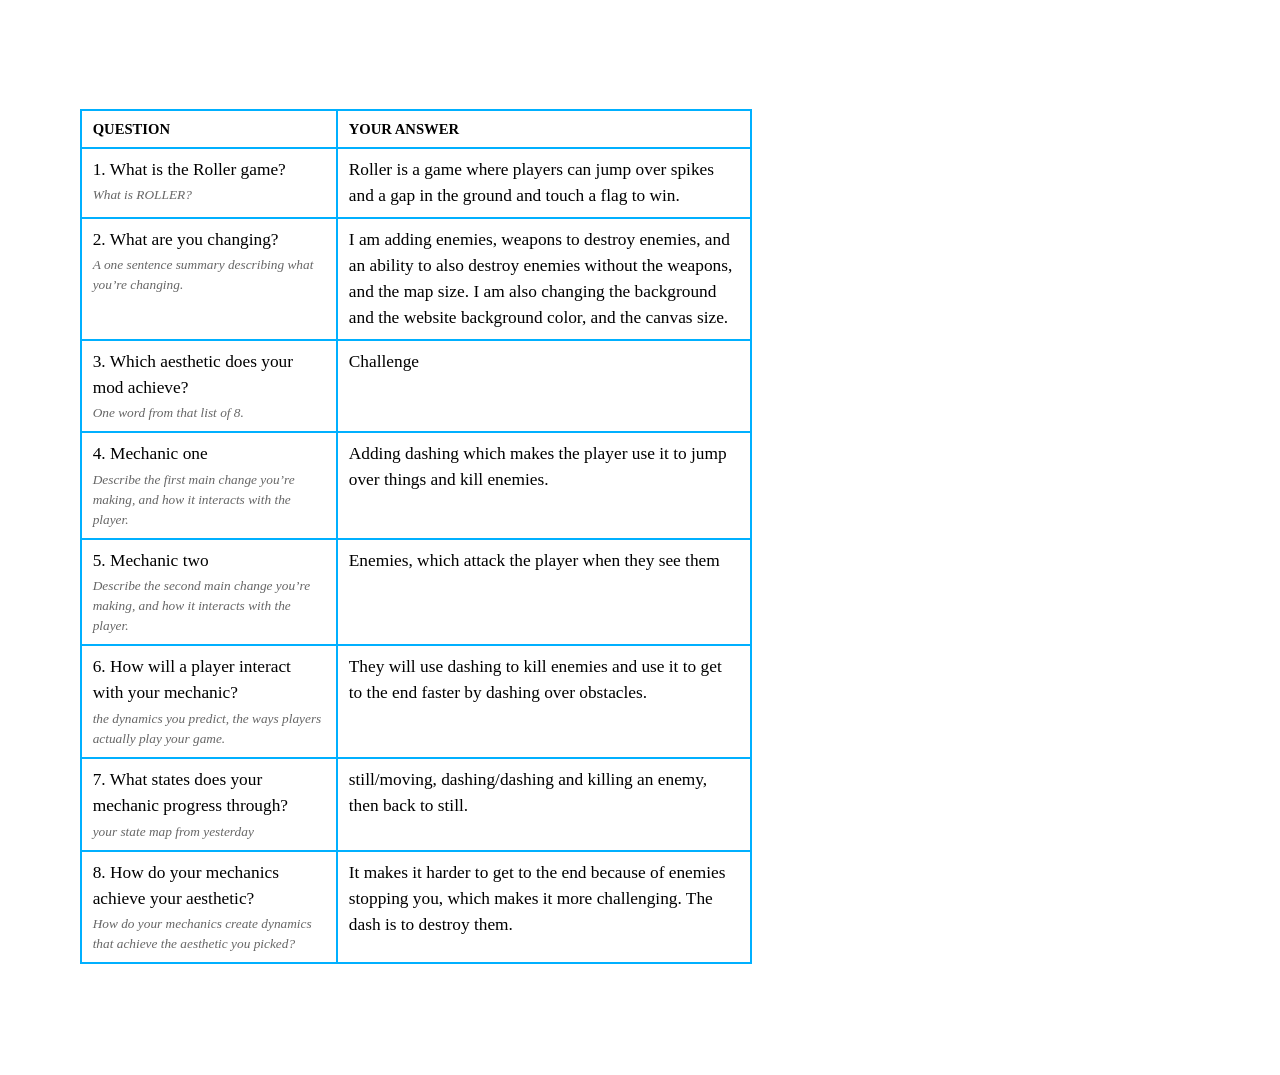
==== roller-mod-design.html @ 6edbe85d "roller link" ====
<html><head><meta content="text/html; charset=UTF-8" http-equiv="content-type"><style type="text/css">ol{margin:0;padding:0}table td,table th{padding:0}.c7{border-right-style:solid;padding:5pt 8pt 5pt 8pt;border-bottom-color:#00b0ff;border-top-width:2.2pt;border-right-width:2.2pt;border-left-color:#00b0ff;vertical-align:top;border-right-color:#00b0ff;border-left-width:2.2pt;border-top-style:solid;border-left-style:solid;border-bottom-width:2.2pt;width:210pt;border-top-color:#00b0ff;border-bottom-style:solid}.c2{border-right-style:solid;padding:6pt 8pt 6pt 8pt;border-bottom-color:#00b0ff;border-top-width:2.2pt;border-right-width:2.2pt;border-left-color:#00b0ff;vertical-align:top;border-right-color:#00b0ff;border-left-width:2.2pt;border-top-style:solid;border-left-style:solid;border-bottom-width:2.2pt;width:210pt;border-top-color:#00b0ff;border-bottom-style:solid}.c14{border-right-style:solid;padding:5pt 8pt 5pt 8pt;border-bottom-color:#00b0ff;border-top-width:2.2pt;border-right-width:2.2pt;border-left-color:#00b0ff;vertical-align:top;border-right-color:#00b0ff;border-left-width:2.2pt;border-top-style:solid;border-left-style:solid;border-bottom-width:2.2pt;width:356.2pt;border-top-color:#00b0ff;border-bottom-style:solid}.c5{border-right-style:solid;padding:6pt 8pt 6pt 8pt;border-bottom-color:#00b0ff;border-top-width:2.2pt;border-right-width:2.2pt;border-left-color:#00b0ff;vertical-align:top;border-right-color:#00b0ff;border-left-width:2.2pt;border-top-style:solid;border-left-style:solid;border-bottom-width:2.2pt;width:356.2pt;border-top-color:#00b0ff;border-bottom-style:solid}.c8{padding-top:0pt;padding-bottom:10pt;line-height:1.5;orphans:2;widows:2;text-align:left;height:13pt}.c12{padding-top:0pt;padding-bottom:9pt;line-height:1.5;orphans:2;widows:2;text-align:left;height:13pt}.c1{color:#000000;font-weight:400;text-decoration:none;vertical-align:baseline;font-size:13pt;font-family:"Lexend Deca";font-style:normal}.c6{padding-top:0pt;padding-bottom:2pt;line-height:1.5;orphans:2;widows:2;text-align:left}.c0{padding-top:0pt;padding-bottom:0pt;line-height:1.5;orphans:2;widows:2;text-align:left}.c13{border-spacing:0;border-collapse:collapse;margin-right:auto}.c4{color:#666666;font-size:10pt;font-style:italic}.c11{background-color:#ffffff;max-width:504pt;padding:54pt 54pt 54pt 54pt}.c3{font-size:11pt;font-weight:700}.c9{height:28pt}.c10{height:0pt}.title{padding-top:0pt;color:#000000;font-size:28pt;padding-bottom:0pt;font-family:"Lexend Deca";line-height:1.0;orphans:2;widows:2;text-align:left}.subtitle{padding-top:18pt;color:#666666;font-size:24pt;padding-bottom:4pt;font-family:"Georgia";line-height:1.0;page-break-after:avoid;font-style:italic;orphans:2;widows:2;text-align:left}li{color:#000000;font-size:13pt;font-family:"Lexend Deca"}p{margin:0;color:#000000;font-size:13pt;font-family:"Lexend Deca"}h1{padding-top:0pt;color:#2e74b5;font-size:16pt;padding-bottom:0pt;font-family:"Lexend Deca";line-height:1.0;orphans:2;widows:2;text-align:left}h2{padding-top:0pt;color:#2e74b5;font-size:13pt;padding-bottom:0pt;font-family:"Lexend Deca";line-height:1.0;orphans:2;widows:2;text-align:left}h3{padding-top:0pt;color:#1f4d78;font-size:12pt;padding-bottom:0pt;font-family:"Lexend Deca";line-height:1.0;orphans:2;widows:2;text-align:left}h4{padding-top:0pt;color:#2e74b5;font-size:13pt;padding-bottom:0pt;font-family:"Lexend Deca";line-height:1.0;font-style:italic;orphans:2;widows:2;text-align:left}h5{padding-top:0pt;color:#2e74b5;font-size:13pt;padding-bottom:0pt;font-family:"Lexend Deca";line-height:1.0;orphans:2;widows:2;text-align:left}h6{padding-top:0pt;color:#1f4d78;font-size:13pt;padding-bottom:0pt;font-family:"Lexend Deca";line-height:1.0;orphans:2;widows:2;text-align:left}</style></head><body class="c11 doc-content"><p class="c12"><span class="c1"></span></p><table class="c13"><thead><tr class="c10"><td class="c7" colspan="1" rowspan="1"><p class="c0"><span class="c3">QUESTION</span></p></td><td class="c14" colspan="1" rowspan="1"><p class="c0"><span class="c3">YOUR ANSWER</span></p></td><tbody></tbody></tr><tr class="c9"><td class="c2" colspan="1" rowspan="1"><p class="c6"><span class="c1">1. What is the Roller game?</span></p><p class="c0"><span class="c4">What is ROLLER? </span></p></td><td class="c5" colspan="1" rowspan="1"><p class="c0"><span class="c1">Roller is a game where players can jump over spikes and a gap in the ground and touch a flag to win.</span></p></td></tr><tr class="c9"><td class="c2" colspan="1" rowspan="1"><p class="c6"><span class="c1">2. What are you changing?</span></p><p class="c0"><span class="c4">A one sentence summary describing what you&rsquo;re changing.</span></p></td><td class="c5" colspan="1" rowspan="1"><p class="c0"><span class="c1">I am adding enemies, weapons to destroy enemies, and an ability to also destroy enemies without the weapons, and the map size. I am also changing the background and the website background color, and the canvas size.</span></p></td></tr><tr class="c9"><td class="c2" colspan="1" rowspan="1"><p class="c6"><span class="c1">3. Which aesthetic does your mod achieve?</span></p><p class="c0"><span class="c4">One word from that list of 8.</span></p></td><td class="c5" colspan="1" rowspan="1"><p class="c0"><span class="c1">Challenge</span></p></td></tr><tr class="c9"><td class="c2" colspan="1" rowspan="1"><p class="c6"><span class="c1">4. Mechanic one</span></p><p class="c0"><span class="c4">Describe the first main change you&rsquo;re making, and how it interacts with the player.</span></p></td><td class="c5" colspan="1" rowspan="1"><p class="c0"><span class="c1">Adding dashing which makes the player use it to jump over things and kill enemies.</span></p></td></tr><tr class="c9"><td class="c2" colspan="1" rowspan="1"><p class="c6"><span class="c1">5. Mechanic two</span></p><p class="c0"><span class="c4">Describe the second main change you&rsquo;re making, and how it interacts with the player.</span></p></td><td class="c5" colspan="1" rowspan="1"><p class="c0"><span class="c1">Enemies, which attack the player when they see them</span></p></td></tr><tr class="c9"><td class="c2" colspan="1" rowspan="1"><p class="c6"><span class="c1">6. How will a player interact with your mechanic?</span></p><p class="c0"><span class="c4">the dynamics you predict, the ways players actually play your game.</span></p></td><td class="c5" colspan="1" rowspan="1"><p class="c0"><span class="c1">They will use dashing to kill enemies and use it to get to the end faster by dashing over obstacles.</span></p></td></tr><tr class="c9"><td class="c2" colspan="1" rowspan="1"><p class="c6"><span class="c1">7. What states does your mechanic progress through?</span></p><p class="c0"><span class="c4">your state map from yesterday</span></p></td><td class="c5" colspan="1" rowspan="1"><p class="c0"><span class="c1">still/moving, dashing/dashing and killing an enemy, then back to still.</span></p></td></tr><tr class="c9"><td class="c2" colspan="1" rowspan="1"><p class="c6"><span class="c1">8. How do your mechanics achieve your aesthetic?</span></p><p class="c0"><span class="c4">How do your mechanics create dynamics that achieve the aesthetic you picked?</span></p></td><td class="c5" colspan="1" rowspan="1"><p class="c0"><span class="c1">It makes it harder to get to the end because of enemies stopping you, which makes it more challenging. The dash is to destroy them.</span></p></td></tr></thead></table><p class="c8"><span class="c1"></span></p></body></html>
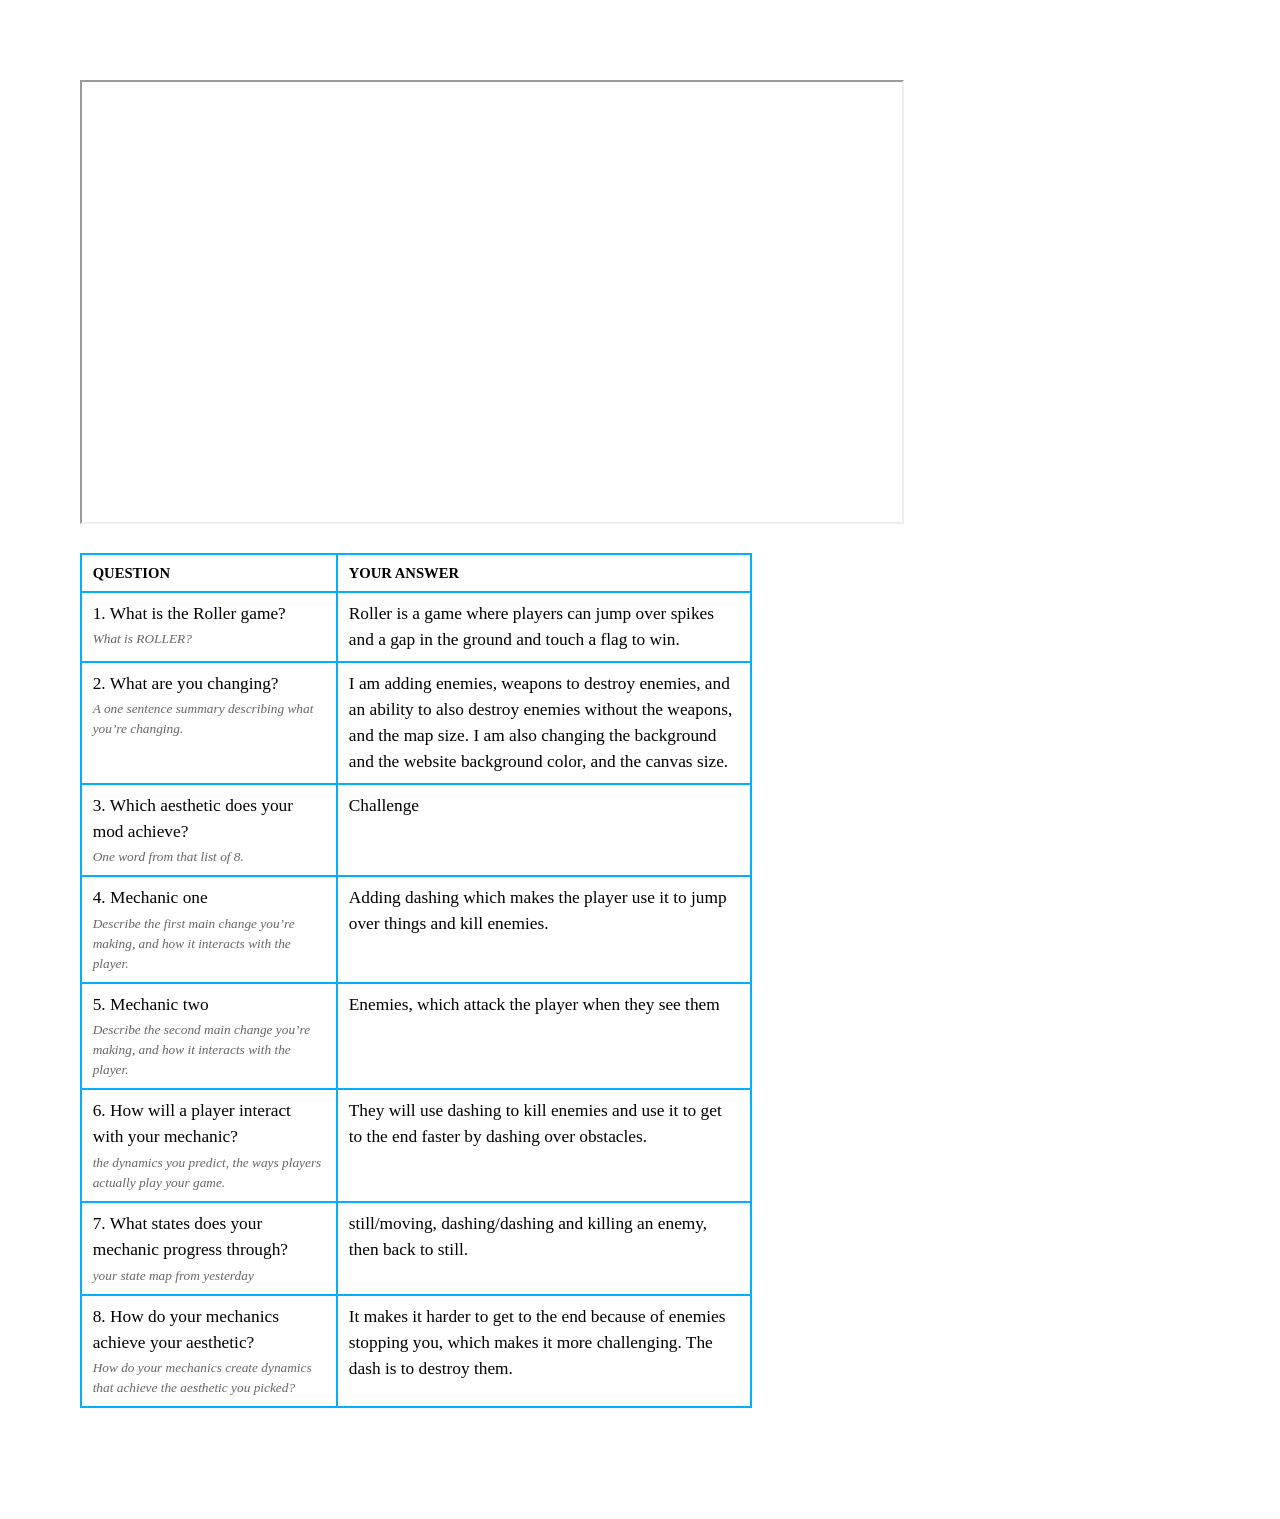
==== commit ff8cfab5: "fix" ====
--- a/roller-mod-design.html
+++ b/roller-mod-design.html
@@ -1 +1,5 @@
+<iframe src="https://iburakmsasd-collab.github.io/Simple-Roller-Game/"
+        width="820"
+        height="440">
+</iframe>
 <html><head><meta content="text/html; charset=UTF-8" http-equiv="content-type"><style type="text/css">ol{margin:0;padding:0}table td,table th{padding:0}.c7{border-right-style:solid;padding:5pt 8pt 5pt 8pt;border-bottom-color:#00b0ff;border-top-width:2.2pt;border-right-width:2.2pt;border-left-color:#00b0ff;vertical-align:top;border-right-color:#00b0ff;border-left-width:2.2pt;border-top-style:solid;border-left-style:solid;border-bottom-width:2.2pt;width:210pt;border-top-color:#00b0ff;border-bottom-style:solid}.c2{border-right-style:solid;padding:6pt 8pt 6pt 8pt;border-bottom-color:#00b0ff;border-top-width:2.2pt;border-right-width:2.2pt;border-left-color:#00b0ff;vertical-align:top;border-right-color:#00b0ff;border-left-width:2.2pt;border-top-style:solid;border-left-style:solid;border-bottom-width:2.2pt;width:210pt;border-top-color:#00b0ff;border-bottom-style:solid}.c14{border-right-style:solid;padding:5pt 8pt 5pt 8pt;border-bottom-color:#00b0ff;border-top-width:2.2pt;border-right-width:2.2pt;border-left-color:#00b0ff;vertical-align:top;border-right-color:#00b0ff;border-left-width:2.2pt;border-top-style:solid;border-left-style:solid;border-bottom-width:2.2pt;width:356.2pt;border-top-color:#00b0ff;border-bottom-style:solid}.c5{border-right-style:solid;padding:6pt 8pt 6pt 8pt;border-bottom-color:#00b0ff;border-top-width:2.2pt;border-right-width:2.2pt;border-left-color:#00b0ff;vertical-align:top;border-right-color:#00b0ff;border-left-width:2.2pt;border-top-style:solid;border-left-style:solid;border-bottom-width:2.2pt;width:356.2pt;border-top-color:#00b0ff;border-bottom-style:solid}.c8{padding-top:0pt;padding-bottom:10pt;line-height:1.5;orphans:2;widows:2;text-align:left;height:13pt}.c12{padding-top:0pt;padding-bottom:9pt;line-height:1.5;orphans:2;widows:2;text-align:left;height:13pt}.c1{color:#000000;font-weight:400;text-decoration:none;vertical-align:baseline;font-size:13pt;font-family:"Lexend Deca";font-style:normal}.c6{padding-top:0pt;padding-bottom:2pt;line-height:1.5;orphans:2;widows:2;text-align:left}.c0{padding-top:0pt;padding-bottom:0pt;line-height:1.5;orphans:2;widows:2;text-align:left}.c13{border-spacing:0;border-collapse:collapse;margin-right:auto}.c4{color:#666666;font-size:10pt;font-style:italic}.c11{background-color:#ffffff;max-width:504pt;padding:54pt 54pt 54pt 54pt}.c3{font-size:11pt;font-weight:700}.c9{height:28pt}.c10{height:0pt}.title{padding-top:0pt;color:#000000;font-size:28pt;padding-bottom:0pt;font-family:"Lexend Deca";line-height:1.0;orphans:2;widows:2;text-align:left}.subtitle{padding-top:18pt;color:#666666;font-size:24pt;padding-bottom:4pt;font-family:"Georgia";line-height:1.0;page-break-after:avoid;font-style:italic;orphans:2;widows:2;text-align:left}li{color:#000000;font-size:13pt;font-family:"Lexend Deca"}p{margin:0;color:#000000;font-size:13pt;font-family:"Lexend Deca"}h1{padding-top:0pt;color:#2e74b5;font-size:16pt;padding-bottom:0pt;font-family:"Lexend Deca";line-height:1.0;orphans:2;widows:2;text-align:left}h2{padding-top:0pt;color:#2e74b5;font-size:13pt;padding-bottom:0pt;font-family:"Lexend Deca";line-height:1.0;orphans:2;widows:2;text-align:left}h3{padding-top:0pt;color:#1f4d78;font-size:12pt;padding-bottom:0pt;font-family:"Lexend Deca";line-height:1.0;orphans:2;widows:2;text-align:left}h4{padding-top:0pt;color:#2e74b5;font-size:13pt;padding-bottom:0pt;font-family:"Lexend Deca";line-height:1.0;font-style:italic;orphans:2;widows:2;text-align:left}h5{padding-top:0pt;color:#2e74b5;font-size:13pt;padding-bottom:0pt;font-family:"Lexend Deca";line-height:1.0;orphans:2;widows:2;text-align:left}h6{padding-top:0pt;color:#1f4d78;font-size:13pt;padding-bottom:0pt;font-family:"Lexend Deca";line-height:1.0;orphans:2;widows:2;text-align:left}</style></head><body class="c11 doc-content"><p class="c12"><span class="c1"></span></p><table class="c13"><thead><tr class="c10"><td class="c7" colspan="1" rowspan="1"><p class="c0"><span class="c3">QUESTION</span></p></td><td class="c14" colspan="1" rowspan="1"><p class="c0"><span class="c3">YOUR ANSWER</span></p></td><tbody></tbody></tr><tr class="c9"><td class="c2" colspan="1" rowspan="1"><p class="c6"><span class="c1">1. What is the Roller game?</span></p><p class="c0"><span class="c4">What is ROLLER? </span></p></td><td class="c5" colspan="1" rowspan="1"><p class="c0"><span class="c1">Roller is a game where players can jump over spikes and a gap in the ground and touch a flag to win.</span></p></td></tr><tr class="c9"><td class="c2" colspan="1" rowspan="1"><p class="c6"><span class="c1">2. What are you changing?</span></p><p class="c0"><span class="c4">A one sentence summary describing what you&rsquo;re changing.</span></p></td><td class="c5" colspan="1" rowspan="1"><p class="c0"><span class="c1">I am adding enemies, weapons to destroy enemies, and an ability to also destroy enemies without the weapons, and the map size. I am also changing the background and the website background color, and the canvas size.</span></p></td></tr><tr class="c9"><td class="c2" colspan="1" rowspan="1"><p class="c6"><span class="c1">3. Which aesthetic does your mod achieve?</span></p><p class="c0"><span class="c4">One word from that list of 8.</span></p></td><td class="c5" colspan="1" rowspan="1"><p class="c0"><span class="c1">Challenge</span></p></td></tr><tr class="c9"><td class="c2" colspan="1" rowspan="1"><p class="c6"><span class="c1">4. Mechanic one</span></p><p class="c0"><span class="c4">Describe the first main change you&rsquo;re making, and how it interacts with the player.</span></p></td><td class="c5" colspan="1" rowspan="1"><p class="c0"><span class="c1">Adding dashing which makes the player use it to jump over things and kill enemies.</span></p></td></tr><tr class="c9"><td class="c2" colspan="1" rowspan="1"><p class="c6"><span class="c1">5. Mechanic two</span></p><p class="c0"><span class="c4">Describe the second main change you&rsquo;re making, and how it interacts with the player.</span></p></td><td class="c5" colspan="1" rowspan="1"><p class="c0"><span class="c1">Enemies, which attack the player when they see them</span></p></td></tr><tr class="c9"><td class="c2" colspan="1" rowspan="1"><p class="c6"><span class="c1">6. How will a player interact with your mechanic?</span></p><p class="c0"><span class="c4">the dynamics you predict, the ways players actually play your game.</span></p></td><td class="c5" colspan="1" rowspan="1"><p class="c0"><span class="c1">They will use dashing to kill enemies and use it to get to the end faster by dashing over obstacles.</span></p></td></tr><tr class="c9"><td class="c2" colspan="1" rowspan="1"><p class="c6"><span class="c1">7. What states does your mechanic progress through?</span></p><p class="c0"><span class="c4">your state map from yesterday</span></p></td><td class="c5" colspan="1" rowspan="1"><p class="c0"><span class="c1">still/moving, dashing/dashing and killing an enemy, then back to still.</span></p></td></tr><tr class="c9"><td class="c2" colspan="1" rowspan="1"><p class="c6"><span class="c1">8. How do your mechanics achieve your aesthetic?</span></p><p class="c0"><span class="c4">How do your mechanics create dynamics that achieve the aesthetic you picked?</span></p></td><td class="c5" colspan="1" rowspan="1"><p class="c0"><span class="c1">It makes it harder to get to the end because of enemies stopping you, which makes it more challenging. The dash is to destroy them.</span></p></td></tr></thead></table><p class="c8"><span class="c1"></span></p></body></html>
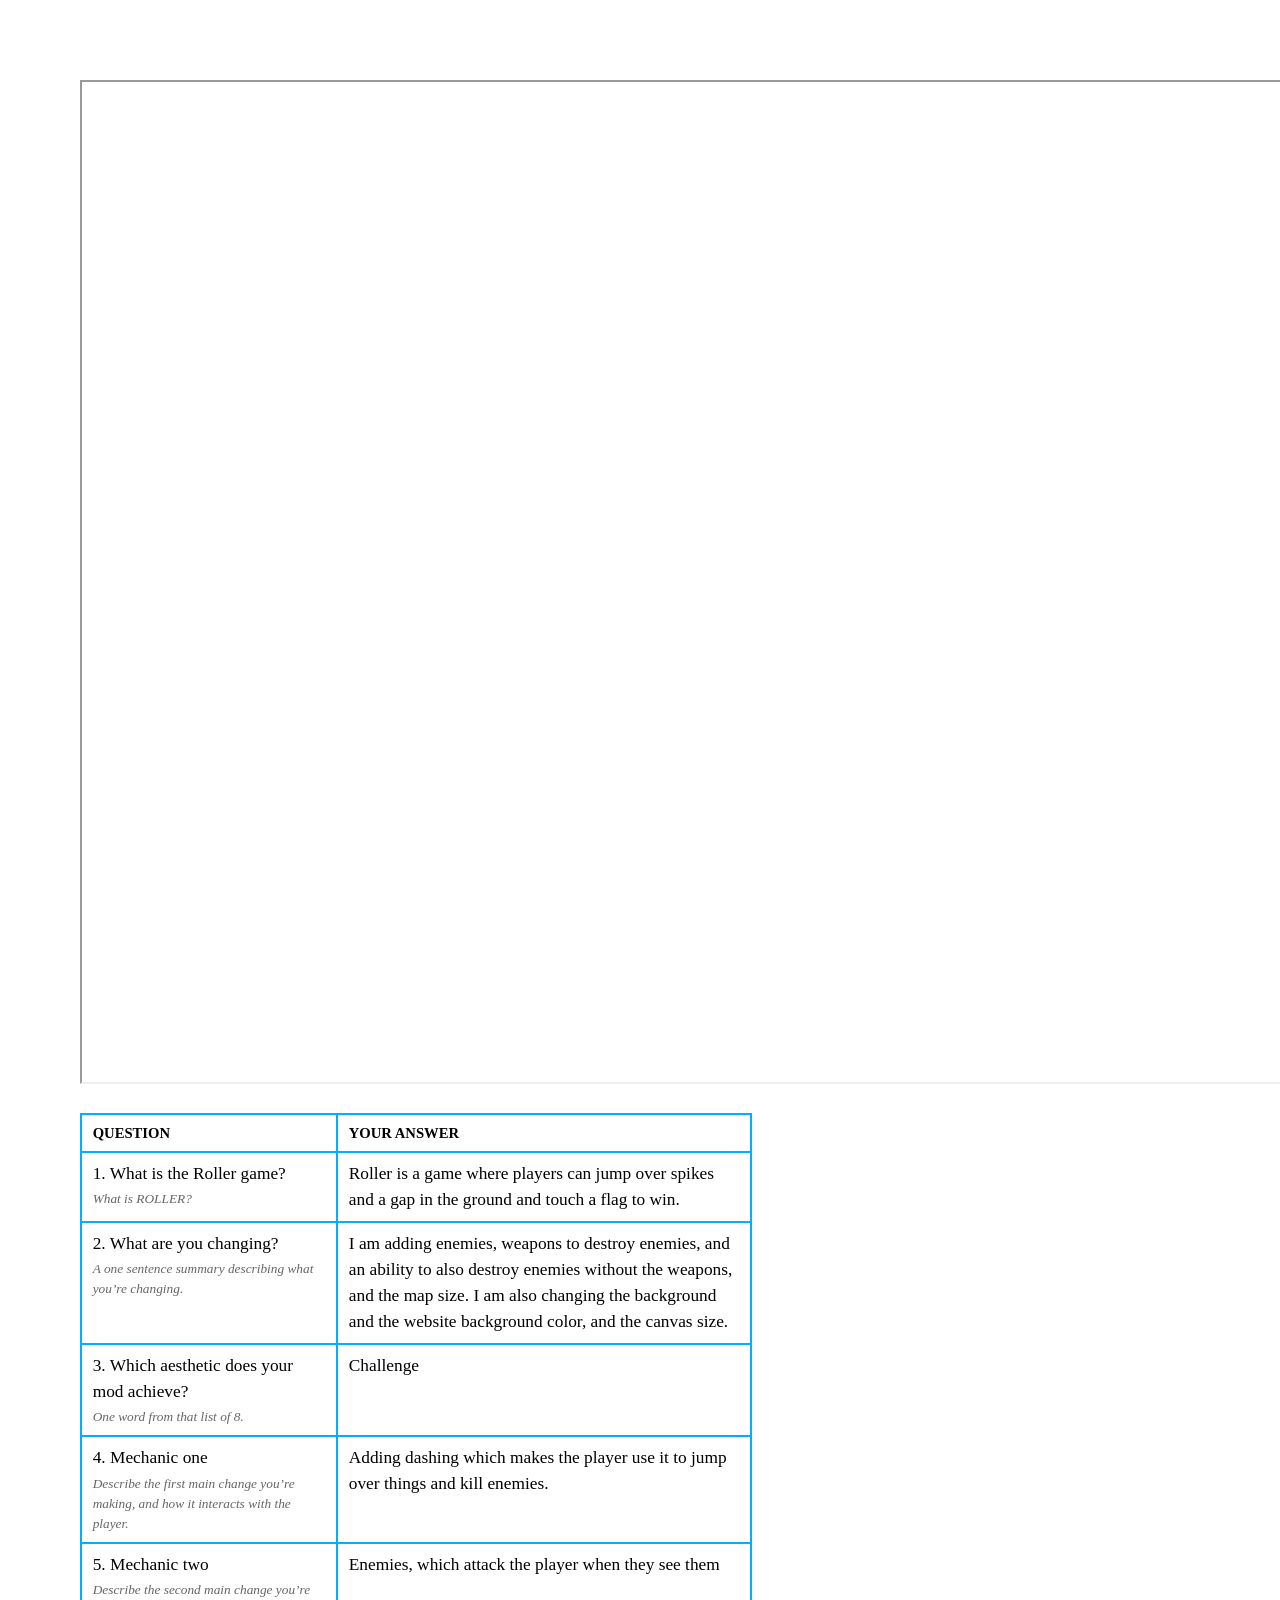
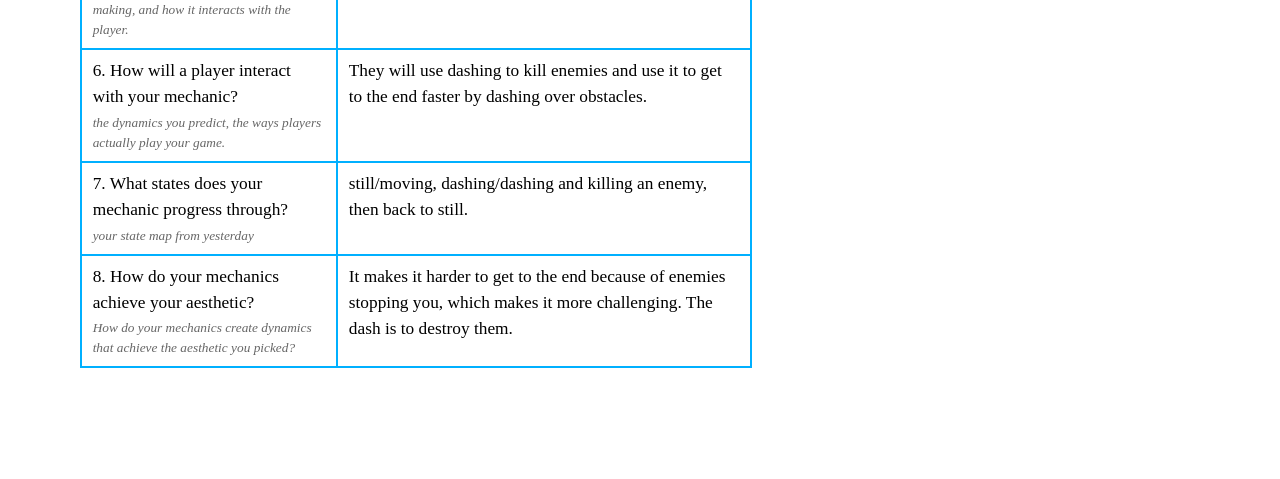
==== commit a21c9551: "eee" ====
--- a/roller-mod-design.html
+++ b/roller-mod-design.html
@@ -1,5 +1,5 @@
 <iframe src="https://iburakmsasd-collab.github.io/Simple-Roller-Game/"
-        width="820"
-        height="440">
+        width="2500"
+        height="1000">
 </iframe>
 <html><head><meta content="text/html; charset=UTF-8" http-equiv="content-type"><style type="text/css">ol{margin:0;padding:0}table td,table th{padding:0}.c7{border-right-style:solid;padding:5pt 8pt 5pt 8pt;border-bottom-color:#00b0ff;border-top-width:2.2pt;border-right-width:2.2pt;border-left-color:#00b0ff;vertical-align:top;border-right-color:#00b0ff;border-left-width:2.2pt;border-top-style:solid;border-left-style:solid;border-bottom-width:2.2pt;width:210pt;border-top-color:#00b0ff;border-bottom-style:solid}.c2{border-right-style:solid;padding:6pt 8pt 6pt 8pt;border-bottom-color:#00b0ff;border-top-width:2.2pt;border-right-width:2.2pt;border-left-color:#00b0ff;vertical-align:top;border-right-color:#00b0ff;border-left-width:2.2pt;border-top-style:solid;border-left-style:solid;border-bottom-width:2.2pt;width:210pt;border-top-color:#00b0ff;border-bottom-style:solid}.c14{border-right-style:solid;padding:5pt 8pt 5pt 8pt;border-bottom-color:#00b0ff;border-top-width:2.2pt;border-right-width:2.2pt;border-left-color:#00b0ff;vertical-align:top;border-right-color:#00b0ff;border-left-width:2.2pt;border-top-style:solid;border-left-style:solid;border-bottom-width:2.2pt;width:356.2pt;border-top-color:#00b0ff;border-bottom-style:solid}.c5{border-right-style:solid;padding:6pt 8pt 6pt 8pt;border-bottom-color:#00b0ff;border-top-width:2.2pt;border-right-width:2.2pt;border-left-color:#00b0ff;vertical-align:top;border-right-color:#00b0ff;border-left-width:2.2pt;border-top-style:solid;border-left-style:solid;border-bottom-width:2.2pt;width:356.2pt;border-top-color:#00b0ff;border-bottom-style:solid}.c8{padding-top:0pt;padding-bottom:10pt;line-height:1.5;orphans:2;widows:2;text-align:left;height:13pt}.c12{padding-top:0pt;padding-bottom:9pt;line-height:1.5;orphans:2;widows:2;text-align:left;height:13pt}.c1{color:#000000;font-weight:400;text-decoration:none;vertical-align:baseline;font-size:13pt;font-family:"Lexend Deca";font-style:normal}.c6{padding-top:0pt;padding-bottom:2pt;line-height:1.5;orphans:2;widows:2;text-align:left}.c0{padding-top:0pt;padding-bottom:0pt;line-height:1.5;orphans:2;widows:2;text-align:left}.c13{border-spacing:0;border-collapse:collapse;margin-right:auto}.c4{color:#666666;font-size:10pt;font-style:italic}.c11{background-color:#ffffff;max-width:504pt;padding:54pt 54pt 54pt 54pt}.c3{font-size:11pt;font-weight:700}.c9{height:28pt}.c10{height:0pt}.title{padding-top:0pt;color:#000000;font-size:28pt;padding-bottom:0pt;font-family:"Lexend Deca";line-height:1.0;orphans:2;widows:2;text-align:left}.subtitle{padding-top:18pt;color:#666666;font-size:24pt;padding-bottom:4pt;font-family:"Georgia";line-height:1.0;page-break-after:avoid;font-style:italic;orphans:2;widows:2;text-align:left}li{color:#000000;font-size:13pt;font-family:"Lexend Deca"}p{margin:0;color:#000000;font-size:13pt;font-family:"Lexend Deca"}h1{padding-top:0pt;color:#2e74b5;font-size:16pt;padding-bottom:0pt;font-family:"Lexend Deca";line-height:1.0;orphans:2;widows:2;text-align:left}h2{padding-top:0pt;color:#2e74b5;font-size:13pt;padding-bottom:0pt;font-family:"Lexend Deca";line-height:1.0;orphans:2;widows:2;text-align:left}h3{padding-top:0pt;color:#1f4d78;font-size:12pt;padding-bottom:0pt;font-family:"Lexend Deca";line-height:1.0;orphans:2;widows:2;text-align:left}h4{padding-top:0pt;color:#2e74b5;font-size:13pt;padding-bottom:0pt;font-family:"Lexend Deca";line-height:1.0;font-style:italic;orphans:2;widows:2;text-align:left}h5{padding-top:0pt;color:#2e74b5;font-size:13pt;padding-bottom:0pt;font-family:"Lexend Deca";line-height:1.0;orphans:2;widows:2;text-align:left}h6{padding-top:0pt;color:#1f4d78;font-size:13pt;padding-bottom:0pt;font-family:"Lexend Deca";line-height:1.0;orphans:2;widows:2;text-align:left}</style></head><body class="c11 doc-content"><p class="c12"><span class="c1"></span></p><table class="c13"><thead><tr class="c10"><td class="c7" colspan="1" rowspan="1"><p class="c0"><span class="c3">QUESTION</span></p></td><td class="c14" colspan="1" rowspan="1"><p class="c0"><span class="c3">YOUR ANSWER</span></p></td><tbody></tbody></tr><tr class="c9"><td class="c2" colspan="1" rowspan="1"><p class="c6"><span class="c1">1. What is the Roller game?</span></p><p class="c0"><span class="c4">What is ROLLER? </span></p></td><td class="c5" colspan="1" rowspan="1"><p class="c0"><span class="c1">Roller is a game where players can jump over spikes and a gap in the ground and touch a flag to win.</span></p></td></tr><tr class="c9"><td class="c2" colspan="1" rowspan="1"><p class="c6"><span class="c1">2. What are you changing?</span></p><p class="c0"><span class="c4">A one sentence summary describing what you&rsquo;re changing.</span></p></td><td class="c5" colspan="1" rowspan="1"><p class="c0"><span class="c1">I am adding enemies, weapons to destroy enemies, and an ability to also destroy enemies without the weapons, and the map size. I am also changing the background and the website background color, and the canvas size.</span></p></td></tr><tr class="c9"><td class="c2" colspan="1" rowspan="1"><p class="c6"><span class="c1">3. Which aesthetic does your mod achieve?</span></p><p class="c0"><span class="c4">One word from that list of 8.</span></p></td><td class="c5" colspan="1" rowspan="1"><p class="c0"><span class="c1">Challenge</span></p></td></tr><tr class="c9"><td class="c2" colspan="1" rowspan="1"><p class="c6"><span class="c1">4. Mechanic one</span></p><p class="c0"><span class="c4">Describe the first main change you&rsquo;re making, and how it interacts with the player.</span></p></td><td class="c5" colspan="1" rowspan="1"><p class="c0"><span class="c1">Adding dashing which makes the player use it to jump over things and kill enemies.</span></p></td></tr><tr class="c9"><td class="c2" colspan="1" rowspan="1"><p class="c6"><span class="c1">5. Mechanic two</span></p><p class="c0"><span class="c4">Describe the second main change you&rsquo;re making, and how it interacts with the player.</span></p></td><td class="c5" colspan="1" rowspan="1"><p class="c0"><span class="c1">Enemies, which attack the player when they see them</span></p></td></tr><tr class="c9"><td class="c2" colspan="1" rowspan="1"><p class="c6"><span class="c1">6. How will a player interact with your mechanic?</span></p><p class="c0"><span class="c4">the dynamics you predict, the ways players actually play your game.</span></p></td><td class="c5" colspan="1" rowspan="1"><p class="c0"><span class="c1">They will use dashing to kill enemies and use it to get to the end faster by dashing over obstacles.</span></p></td></tr><tr class="c9"><td class="c2" colspan="1" rowspan="1"><p class="c6"><span class="c1">7. What states does your mechanic progress through?</span></p><p class="c0"><span class="c4">your state map from yesterday</span></p></td><td class="c5" colspan="1" rowspan="1"><p class="c0"><span class="c1">still/moving, dashing/dashing and killing an enemy, then back to still.</span></p></td></tr><tr class="c9"><td class="c2" colspan="1" rowspan="1"><p class="c6"><span class="c1">8. How do your mechanics achieve your aesthetic?</span></p><p class="c0"><span class="c4">How do your mechanics create dynamics that achieve the aesthetic you picked?</span></p></td><td class="c5" colspan="1" rowspan="1"><p class="c0"><span class="c1">It makes it harder to get to the end because of enemies stopping you, which makes it more challenging. The dash is to destroy them.</span></p></td></tr></thead></table><p class="c8"><span class="c1"></span></p></body></html>
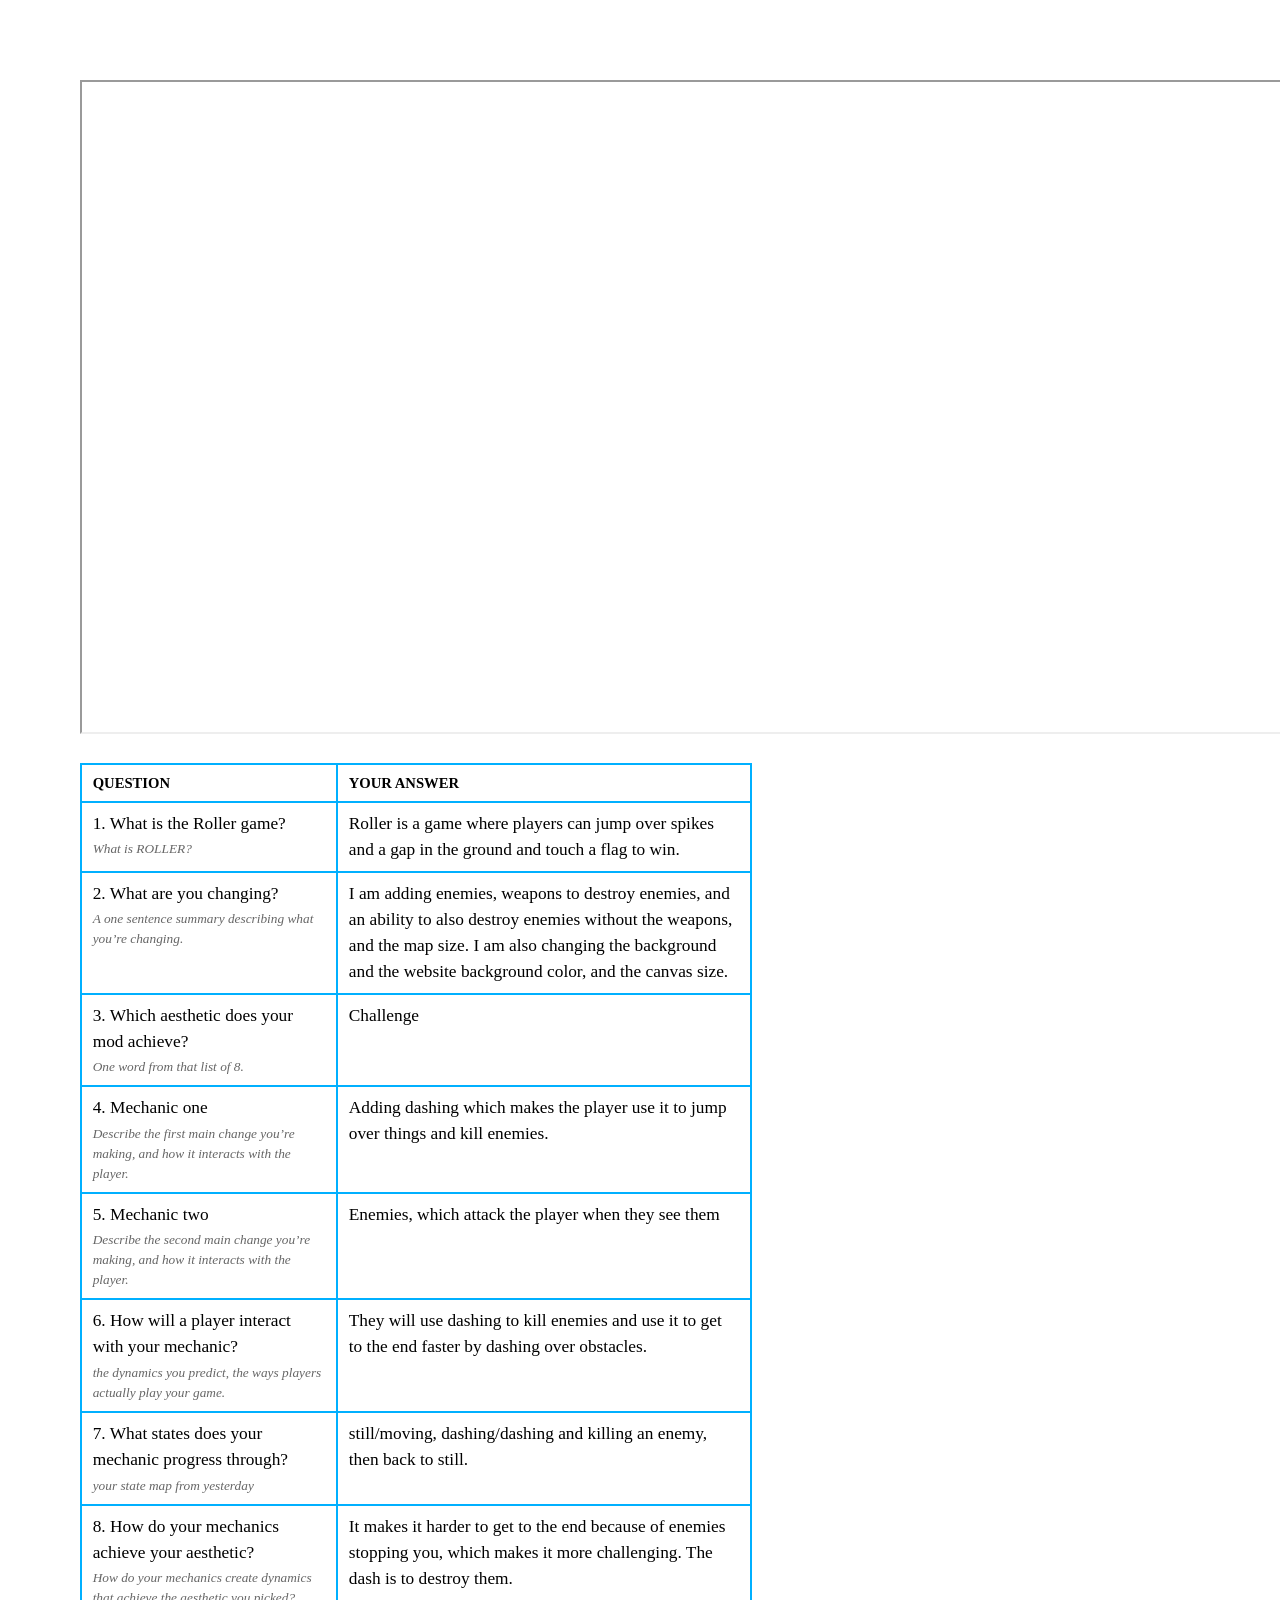
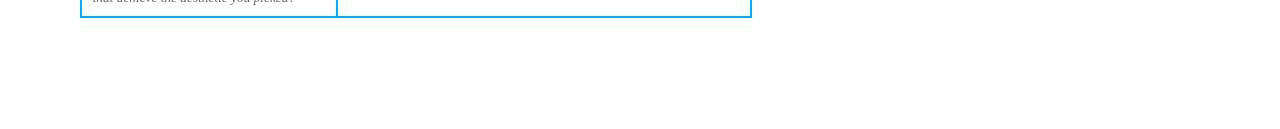
==== commit b1b218cd: "gnkxf" ====
--- a/roller-mod-design.html
+++ b/roller-mod-design.html
@@ -1,5 +1,5 @@
 <iframe src="https://iburakmsasd-collab.github.io/Simple-Roller-Game/"
-        width="2500"
-        height="1000">
+        width="1200"
+        height="650">
 </iframe>
 <html><head><meta content="text/html; charset=UTF-8" http-equiv="content-type"><style type="text/css">ol{margin:0;padding:0}table td,table th{padding:0}.c7{border-right-style:solid;padding:5pt 8pt 5pt 8pt;border-bottom-color:#00b0ff;border-top-width:2.2pt;border-right-width:2.2pt;border-left-color:#00b0ff;vertical-align:top;border-right-color:#00b0ff;border-left-width:2.2pt;border-top-style:solid;border-left-style:solid;border-bottom-width:2.2pt;width:210pt;border-top-color:#00b0ff;border-bottom-style:solid}.c2{border-right-style:solid;padding:6pt 8pt 6pt 8pt;border-bottom-color:#00b0ff;border-top-width:2.2pt;border-right-width:2.2pt;border-left-color:#00b0ff;vertical-align:top;border-right-color:#00b0ff;border-left-width:2.2pt;border-top-style:solid;border-left-style:solid;border-bottom-width:2.2pt;width:210pt;border-top-color:#00b0ff;border-bottom-style:solid}.c14{border-right-style:solid;padding:5pt 8pt 5pt 8pt;border-bottom-color:#00b0ff;border-top-width:2.2pt;border-right-width:2.2pt;border-left-color:#00b0ff;vertical-align:top;border-right-color:#00b0ff;border-left-width:2.2pt;border-top-style:solid;border-left-style:solid;border-bottom-width:2.2pt;width:356.2pt;border-top-color:#00b0ff;border-bottom-style:solid}.c5{border-right-style:solid;padding:6pt 8pt 6pt 8pt;border-bottom-color:#00b0ff;border-top-width:2.2pt;border-right-width:2.2pt;border-left-color:#00b0ff;vertical-align:top;border-right-color:#00b0ff;border-left-width:2.2pt;border-top-style:solid;border-left-style:solid;border-bottom-width:2.2pt;width:356.2pt;border-top-color:#00b0ff;border-bottom-style:solid}.c8{padding-top:0pt;padding-bottom:10pt;line-height:1.5;orphans:2;widows:2;text-align:left;height:13pt}.c12{padding-top:0pt;padding-bottom:9pt;line-height:1.5;orphans:2;widows:2;text-align:left;height:13pt}.c1{color:#000000;font-weight:400;text-decoration:none;vertical-align:baseline;font-size:13pt;font-family:"Lexend Deca";font-style:normal}.c6{padding-top:0pt;padding-bottom:2pt;line-height:1.5;orphans:2;widows:2;text-align:left}.c0{padding-top:0pt;padding-bottom:0pt;line-height:1.5;orphans:2;widows:2;text-align:left}.c13{border-spacing:0;border-collapse:collapse;margin-right:auto}.c4{color:#666666;font-size:10pt;font-style:italic}.c11{background-color:#ffffff;max-width:504pt;padding:54pt 54pt 54pt 54pt}.c3{font-size:11pt;font-weight:700}.c9{height:28pt}.c10{height:0pt}.title{padding-top:0pt;color:#000000;font-size:28pt;padding-bottom:0pt;font-family:"Lexend Deca";line-height:1.0;orphans:2;widows:2;text-align:left}.subtitle{padding-top:18pt;color:#666666;font-size:24pt;padding-bottom:4pt;font-family:"Georgia";line-height:1.0;page-break-after:avoid;font-style:italic;orphans:2;widows:2;text-align:left}li{color:#000000;font-size:13pt;font-family:"Lexend Deca"}p{margin:0;color:#000000;font-size:13pt;font-family:"Lexend Deca"}h1{padding-top:0pt;color:#2e74b5;font-size:16pt;padding-bottom:0pt;font-family:"Lexend Deca";line-height:1.0;orphans:2;widows:2;text-align:left}h2{padding-top:0pt;color:#2e74b5;font-size:13pt;padding-bottom:0pt;font-family:"Lexend Deca";line-height:1.0;orphans:2;widows:2;text-align:left}h3{padding-top:0pt;color:#1f4d78;font-size:12pt;padding-bottom:0pt;font-family:"Lexend Deca";line-height:1.0;orphans:2;widows:2;text-align:left}h4{padding-top:0pt;color:#2e74b5;font-size:13pt;padding-bottom:0pt;font-family:"Lexend Deca";line-height:1.0;font-style:italic;orphans:2;widows:2;text-align:left}h5{padding-top:0pt;color:#2e74b5;font-size:13pt;padding-bottom:0pt;font-family:"Lexend Deca";line-height:1.0;orphans:2;widows:2;text-align:left}h6{padding-top:0pt;color:#1f4d78;font-size:13pt;padding-bottom:0pt;font-family:"Lexend Deca";line-height:1.0;orphans:2;widows:2;text-align:left}</style></head><body class="c11 doc-content"><p class="c12"><span class="c1"></span></p><table class="c13"><thead><tr class="c10"><td class="c7" colspan="1" rowspan="1"><p class="c0"><span class="c3">QUESTION</span></p></td><td class="c14" colspan="1" rowspan="1"><p class="c0"><span class="c3">YOUR ANSWER</span></p></td><tbody></tbody></tr><tr class="c9"><td class="c2" colspan="1" rowspan="1"><p class="c6"><span class="c1">1. What is the Roller game?</span></p><p class="c0"><span class="c4">What is ROLLER? </span></p></td><td class="c5" colspan="1" rowspan="1"><p class="c0"><span class="c1">Roller is a game where players can jump over spikes and a gap in the ground and touch a flag to win.</span></p></td></tr><tr class="c9"><td class="c2" colspan="1" rowspan="1"><p class="c6"><span class="c1">2. What are you changing?</span></p><p class="c0"><span class="c4">A one sentence summary describing what you&rsquo;re changing.</span></p></td><td class="c5" colspan="1" rowspan="1"><p class="c0"><span class="c1">I am adding enemies, weapons to destroy enemies, and an ability to also destroy enemies without the weapons, and the map size. I am also changing the background and the website background color, and the canvas size.</span></p></td></tr><tr class="c9"><td class="c2" colspan="1" rowspan="1"><p class="c6"><span class="c1">3. Which aesthetic does your mod achieve?</span></p><p class="c0"><span class="c4">One word from that list of 8.</span></p></td><td class="c5" colspan="1" rowspan="1"><p class="c0"><span class="c1">Challenge</span></p></td></tr><tr class="c9"><td class="c2" colspan="1" rowspan="1"><p class="c6"><span class="c1">4. Mechanic one</span></p><p class="c0"><span class="c4">Describe the first main change you&rsquo;re making, and how it interacts with the player.</span></p></td><td class="c5" colspan="1" rowspan="1"><p class="c0"><span class="c1">Adding dashing which makes the player use it to jump over things and kill enemies.</span></p></td></tr><tr class="c9"><td class="c2" colspan="1" rowspan="1"><p class="c6"><span class="c1">5. Mechanic two</span></p><p class="c0"><span class="c4">Describe the second main change you&rsquo;re making, and how it interacts with the player.</span></p></td><td class="c5" colspan="1" rowspan="1"><p class="c0"><span class="c1">Enemies, which attack the player when they see them</span></p></td></tr><tr class="c9"><td class="c2" colspan="1" rowspan="1"><p class="c6"><span class="c1">6. How will a player interact with your mechanic?</span></p><p class="c0"><span class="c4">the dynamics you predict, the ways players actually play your game.</span></p></td><td class="c5" colspan="1" rowspan="1"><p class="c0"><span class="c1">They will use dashing to kill enemies and use it to get to the end faster by dashing over obstacles.</span></p></td></tr><tr class="c9"><td class="c2" colspan="1" rowspan="1"><p class="c6"><span class="c1">7. What states does your mechanic progress through?</span></p><p class="c0"><span class="c4">your state map from yesterday</span></p></td><td class="c5" colspan="1" rowspan="1"><p class="c0"><span class="c1">still/moving, dashing/dashing and killing an enemy, then back to still.</span></p></td></tr><tr class="c9"><td class="c2" colspan="1" rowspan="1"><p class="c6"><span class="c1">8. How do your mechanics achieve your aesthetic?</span></p><p class="c0"><span class="c4">How do your mechanics create dynamics that achieve the aesthetic you picked?</span></p></td><td class="c5" colspan="1" rowspan="1"><p class="c0"><span class="c1">It makes it harder to get to the end because of enemies stopping you, which makes it more challenging. The dash is to destroy them.</span></p></td></tr></thead></table><p class="c8"><span class="c1"></span></p></body></html>
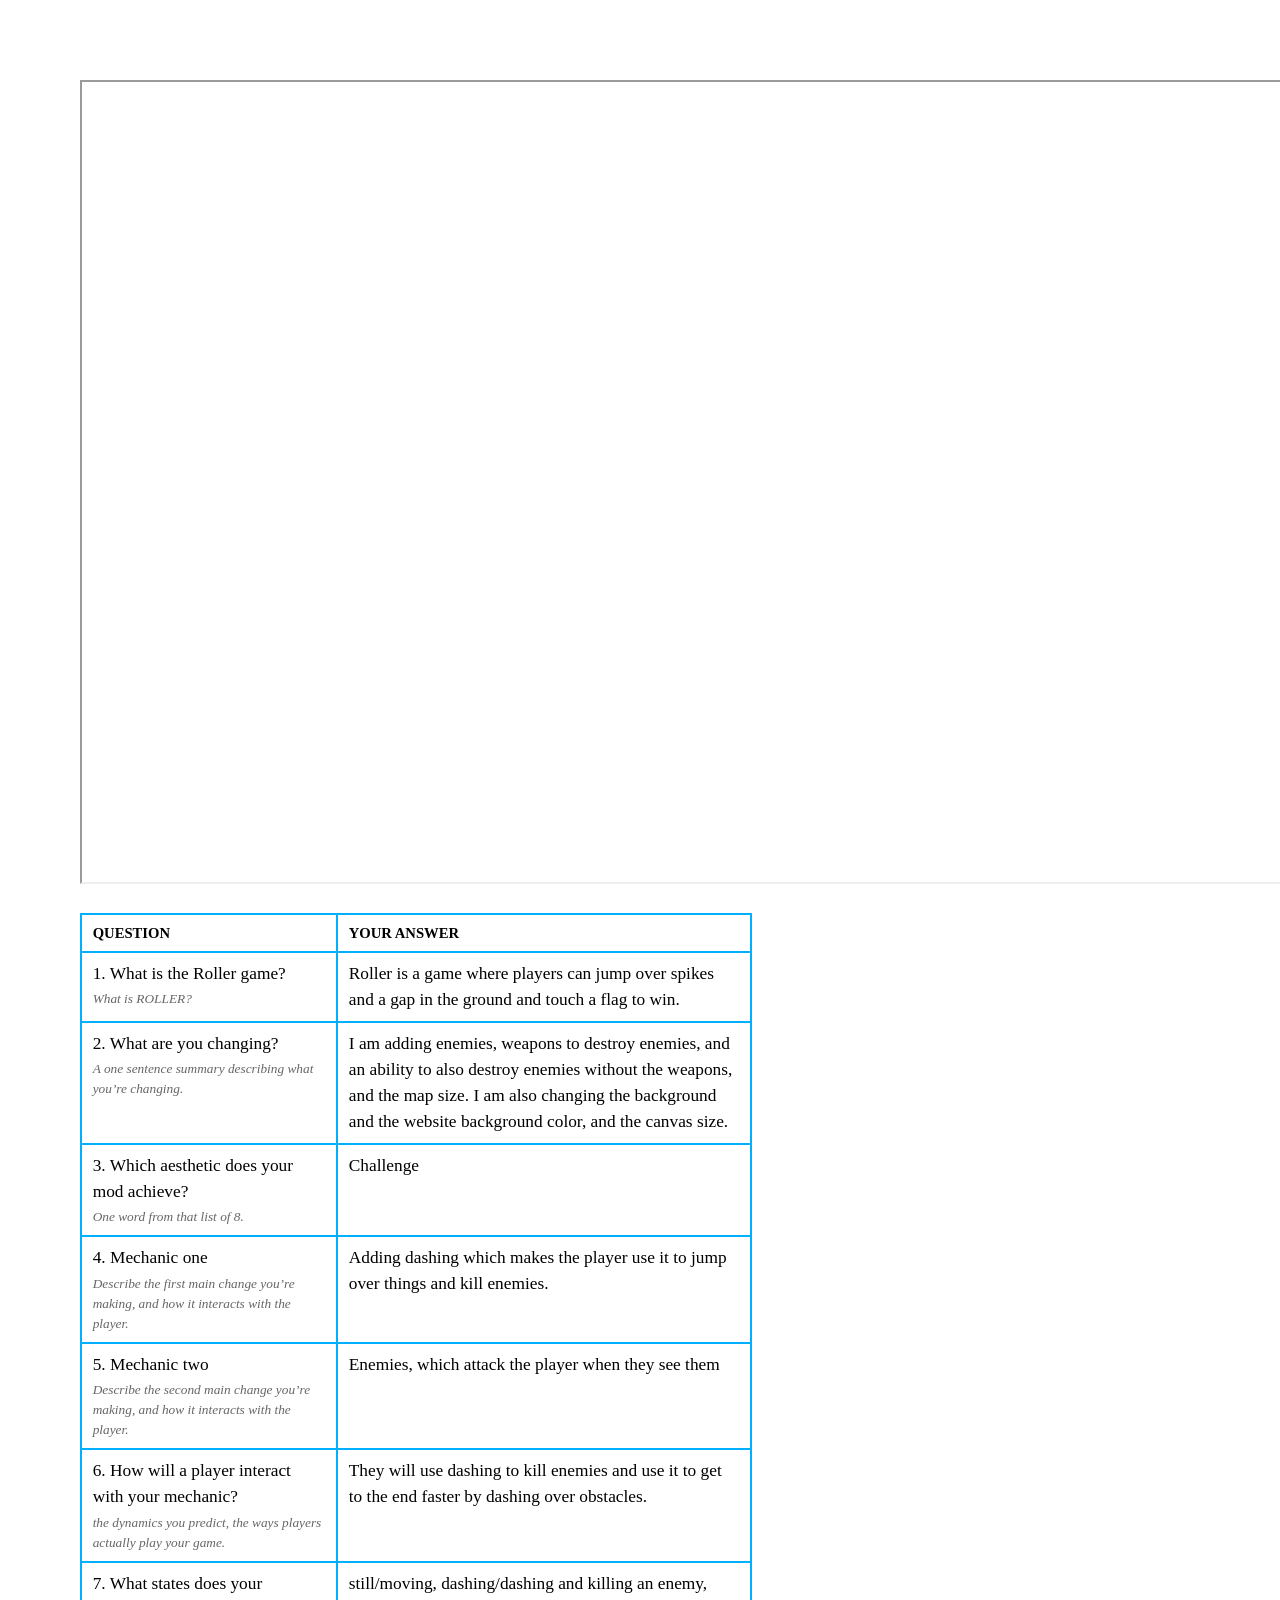
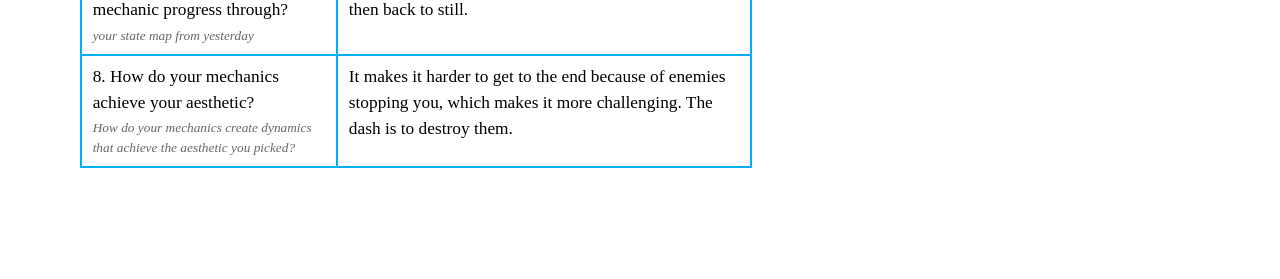
==== commit 53024823: "ew" ====
--- a/roller-mod-design.html
+++ b/roller-mod-design.html
@@ -1,5 +1,5 @@
 <iframe src="https://iburakmsasd-collab.github.io/Simple-Roller-Game/"
-        width="1200"
-        height="650">
+        width="1299"
+        height="800">
 </iframe>
 <html><head><meta content="text/html; charset=UTF-8" http-equiv="content-type"><style type="text/css">ol{margin:0;padding:0}table td,table th{padding:0}.c7{border-right-style:solid;padding:5pt 8pt 5pt 8pt;border-bottom-color:#00b0ff;border-top-width:2.2pt;border-right-width:2.2pt;border-left-color:#00b0ff;vertical-align:top;border-right-color:#00b0ff;border-left-width:2.2pt;border-top-style:solid;border-left-style:solid;border-bottom-width:2.2pt;width:210pt;border-top-color:#00b0ff;border-bottom-style:solid}.c2{border-right-style:solid;padding:6pt 8pt 6pt 8pt;border-bottom-color:#00b0ff;border-top-width:2.2pt;border-right-width:2.2pt;border-left-color:#00b0ff;vertical-align:top;border-right-color:#00b0ff;border-left-width:2.2pt;border-top-style:solid;border-left-style:solid;border-bottom-width:2.2pt;width:210pt;border-top-color:#00b0ff;border-bottom-style:solid}.c14{border-right-style:solid;padding:5pt 8pt 5pt 8pt;border-bottom-color:#00b0ff;border-top-width:2.2pt;border-right-width:2.2pt;border-left-color:#00b0ff;vertical-align:top;border-right-color:#00b0ff;border-left-width:2.2pt;border-top-style:solid;border-left-style:solid;border-bottom-width:2.2pt;width:356.2pt;border-top-color:#00b0ff;border-bottom-style:solid}.c5{border-right-style:solid;padding:6pt 8pt 6pt 8pt;border-bottom-color:#00b0ff;border-top-width:2.2pt;border-right-width:2.2pt;border-left-color:#00b0ff;vertical-align:top;border-right-color:#00b0ff;border-left-width:2.2pt;border-top-style:solid;border-left-style:solid;border-bottom-width:2.2pt;width:356.2pt;border-top-color:#00b0ff;border-bottom-style:solid}.c8{padding-top:0pt;padding-bottom:10pt;line-height:1.5;orphans:2;widows:2;text-align:left;height:13pt}.c12{padding-top:0pt;padding-bottom:9pt;line-height:1.5;orphans:2;widows:2;text-align:left;height:13pt}.c1{color:#000000;font-weight:400;text-decoration:none;vertical-align:baseline;font-size:13pt;font-family:"Lexend Deca";font-style:normal}.c6{padding-top:0pt;padding-bottom:2pt;line-height:1.5;orphans:2;widows:2;text-align:left}.c0{padding-top:0pt;padding-bottom:0pt;line-height:1.5;orphans:2;widows:2;text-align:left}.c13{border-spacing:0;border-collapse:collapse;margin-right:auto}.c4{color:#666666;font-size:10pt;font-style:italic}.c11{background-color:#ffffff;max-width:504pt;padding:54pt 54pt 54pt 54pt}.c3{font-size:11pt;font-weight:700}.c9{height:28pt}.c10{height:0pt}.title{padding-top:0pt;color:#000000;font-size:28pt;padding-bottom:0pt;font-family:"Lexend Deca";line-height:1.0;orphans:2;widows:2;text-align:left}.subtitle{padding-top:18pt;color:#666666;font-size:24pt;padding-bottom:4pt;font-family:"Georgia";line-height:1.0;page-break-after:avoid;font-style:italic;orphans:2;widows:2;text-align:left}li{color:#000000;font-size:13pt;font-family:"Lexend Deca"}p{margin:0;color:#000000;font-size:13pt;font-family:"Lexend Deca"}h1{padding-top:0pt;color:#2e74b5;font-size:16pt;padding-bottom:0pt;font-family:"Lexend Deca";line-height:1.0;orphans:2;widows:2;text-align:left}h2{padding-top:0pt;color:#2e74b5;font-size:13pt;padding-bottom:0pt;font-family:"Lexend Deca";line-height:1.0;orphans:2;widows:2;text-align:left}h3{padding-top:0pt;color:#1f4d78;font-size:12pt;padding-bottom:0pt;font-family:"Lexend Deca";line-height:1.0;orphans:2;widows:2;text-align:left}h4{padding-top:0pt;color:#2e74b5;font-size:13pt;padding-bottom:0pt;font-family:"Lexend Deca";line-height:1.0;font-style:italic;orphans:2;widows:2;text-align:left}h5{padding-top:0pt;color:#2e74b5;font-size:13pt;padding-bottom:0pt;font-family:"Lexend Deca";line-height:1.0;orphans:2;widows:2;text-align:left}h6{padding-top:0pt;color:#1f4d78;font-size:13pt;padding-bottom:0pt;font-family:"Lexend Deca";line-height:1.0;orphans:2;widows:2;text-align:left}</style></head><body class="c11 doc-content"><p class="c12"><span class="c1"></span></p><table class="c13"><thead><tr class="c10"><td class="c7" colspan="1" rowspan="1"><p class="c0"><span class="c3">QUESTION</span></p></td><td class="c14" colspan="1" rowspan="1"><p class="c0"><span class="c3">YOUR ANSWER</span></p></td><tbody></tbody></tr><tr class="c9"><td class="c2" colspan="1" rowspan="1"><p class="c6"><span class="c1">1. What is the Roller game?</span></p><p class="c0"><span class="c4">What is ROLLER? </span></p></td><td class="c5" colspan="1" rowspan="1"><p class="c0"><span class="c1">Roller is a game where players can jump over spikes and a gap in the ground and touch a flag to win.</span></p></td></tr><tr class="c9"><td class="c2" colspan="1" rowspan="1"><p class="c6"><span class="c1">2. What are you changing?</span></p><p class="c0"><span class="c4">A one sentence summary describing what you&rsquo;re changing.</span></p></td><td class="c5" colspan="1" rowspan="1"><p class="c0"><span class="c1">I am adding enemies, weapons to destroy enemies, and an ability to also destroy enemies without the weapons, and the map size. I am also changing the background and the website background color, and the canvas size.</span></p></td></tr><tr class="c9"><td class="c2" colspan="1" rowspan="1"><p class="c6"><span class="c1">3. Which aesthetic does your mod achieve?</span></p><p class="c0"><span class="c4">One word from that list of 8.</span></p></td><td class="c5" colspan="1" rowspan="1"><p class="c0"><span class="c1">Challenge</span></p></td></tr><tr class="c9"><td class="c2" colspan="1" rowspan="1"><p class="c6"><span class="c1">4. Mechanic one</span></p><p class="c0"><span class="c4">Describe the first main change you&rsquo;re making, and how it interacts with the player.</span></p></td><td class="c5" colspan="1" rowspan="1"><p class="c0"><span class="c1">Adding dashing which makes the player use it to jump over things and kill enemies.</span></p></td></tr><tr class="c9"><td class="c2" colspan="1" rowspan="1"><p class="c6"><span class="c1">5. Mechanic two</span></p><p class="c0"><span class="c4">Describe the second main change you&rsquo;re making, and how it interacts with the player.</span></p></td><td class="c5" colspan="1" rowspan="1"><p class="c0"><span class="c1">Enemies, which attack the player when they see them</span></p></td></tr><tr class="c9"><td class="c2" colspan="1" rowspan="1"><p class="c6"><span class="c1">6. How will a player interact with your mechanic?</span></p><p class="c0"><span class="c4">the dynamics you predict, the ways players actually play your game.</span></p></td><td class="c5" colspan="1" rowspan="1"><p class="c0"><span class="c1">They will use dashing to kill enemies and use it to get to the end faster by dashing over obstacles.</span></p></td></tr><tr class="c9"><td class="c2" colspan="1" rowspan="1"><p class="c6"><span class="c1">7. What states does your mechanic progress through?</span></p><p class="c0"><span class="c4">your state map from yesterday</span></p></td><td class="c5" colspan="1" rowspan="1"><p class="c0"><span class="c1">still/moving, dashing/dashing and killing an enemy, then back to still.</span></p></td></tr><tr class="c9"><td class="c2" colspan="1" rowspan="1"><p class="c6"><span class="c1">8. How do your mechanics achieve your aesthetic?</span></p><p class="c0"><span class="c4">How do your mechanics create dynamics that achieve the aesthetic you picked?</span></p></td><td class="c5" colspan="1" rowspan="1"><p class="c0"><span class="c1">It makes it harder to get to the end because of enemies stopping you, which makes it more challenging. The dash is to destroy them.</span></p></td></tr></thead></table><p class="c8"><span class="c1"></span></p></body></html>
